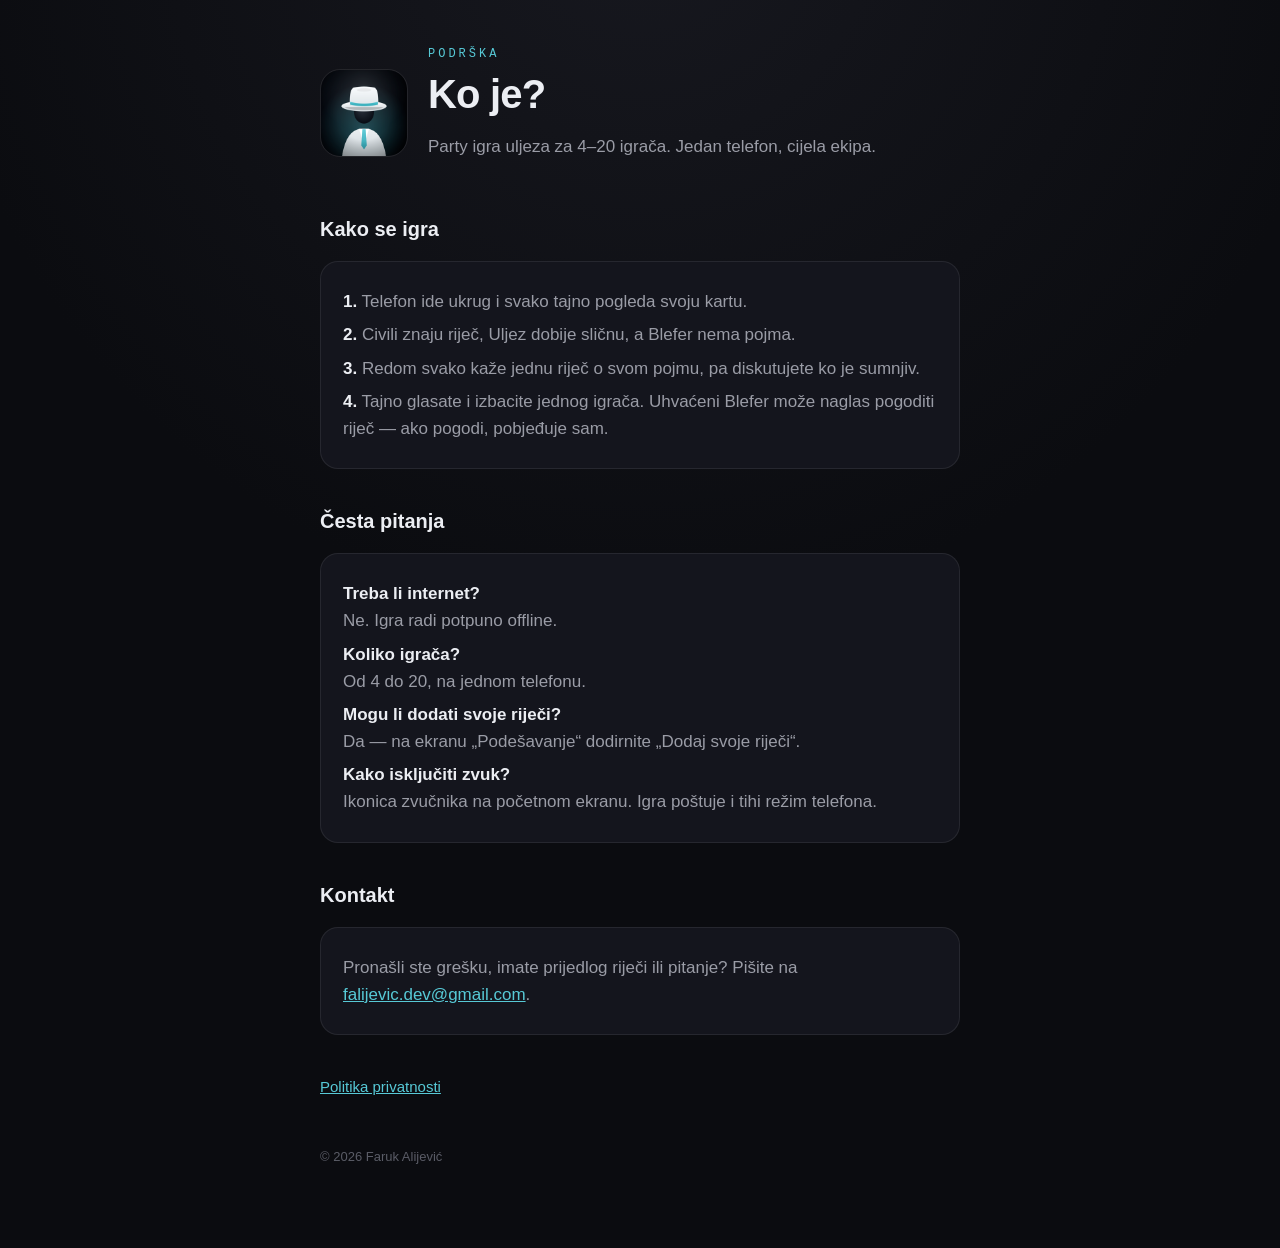
==== koje/index.html @ 1a51bb54 "Publish Ko je? support and privacy pages" ====
<!doctype html>
<html lang="bs">
<head>
  <meta charset="utf-8">
  <meta name="viewport" content="width=device-width, initial-scale=1">
  <title>Ko je? — Podrška</title>
  <meta name="description" content="Ko je? — party igra uljeza za ekipu. Pomoć, pravila i kontakt.">
  <link rel="icon" href="icon.png">
  <link rel="stylesheet" href="style.css">
</head>
<body>
<main>
  <div class="hero">
    <img src="icon.png" alt="Ko je? ikona">
    <div>
      <div class="kicker">Podrška</div>
      <h1>Ko je?</h1>
      <p>Party igra uljeza za 4–20 igrača. Jedan telefon, cijela ekipa.</p>
    </div>
  </div>

  <h2>Kako se igra</h2>
  <div class="card">
    <p><strong>1.</strong> Telefon ide ukrug i svako tajno pogleda svoju kartu.</p>
    <p><strong>2.</strong> Civili znaju riječ, Uljez dobije sličnu, a Blefer nema pojma.</p>
    <p><strong>3.</strong> Redom svako kaže jednu riječ o svom pojmu, pa diskutujete ko je sumnjiv.</p>
    <p><strong>4.</strong> Tajno glasate i izbacite jednog igrača. Uhvaćeni Blefer može naglas pogoditi riječ — ako pogodi, pobjeđuje sam.</p>
  </div>

  <h2>Česta pitanja</h2>
  <div class="card">
    <p><strong>Treba li internet?</strong><br>Ne. Igra radi potpuno offline.</p>
    <p><strong>Koliko igrača?</strong><br>Od 4 do 20, na jednom telefonu.</p>
    <p><strong>Mogu li dodati svoje riječi?</strong><br>Da — na ekranu „Podešavanje“ dodirnite „Dodaj svoje riječi“.</p>
    <p><strong>Kako isključiti zvuk?</strong><br>Ikonica zvučnika na početnom ekranu. Igra poštuje i tihi režim telefona.</p>
  </div>

  <h2>Kontakt</h2>
  <div class="card">
    <p>Pronašli ste grešku, imate prijedlog riječi ili pitanje? Pišite na
      <a href="mailto:falijevic.dev@gmail.com">falijevic.dev@gmail.com</a>.</p>
  </div>

  <nav>
    <a href="privacy.html">Politika privatnosti</a>
  </nav>
  <footer>© 2026 Faruk Alijević</footer>
</main>
</body>
</html>
---- koje/style.css ----
:root {
  --bg: #0b0c10;
  --surface: #14151d;
  --border: rgba(255, 255, 255, 0.08);
  --text: #eceef3;
  --muted: #9a9ca6;
  --primary: #57c9d6;
}
* { box-sizing: border-box; }
html, body { margin: 0; }
body {
  background: radial-gradient(circle at 50% -10%, #17181f 0, var(--bg) 60%) fixed, var(--bg);
  color: var(--text);
  font: 17px/1.6 -apple-system, BlinkMacSystemFont, "SF Pro Text", "Segoe UI", Roboto, sans-serif;
}
main { max-width: 680px; margin: 0 auto; padding: 48px 20px 80px; }
.kicker { font: 12px/1 ui-monospace, "SF Mono", Menlo, monospace; letter-spacing: 0.25em; color: var(--primary); text-transform: uppercase; }
h1 { font-size: 40px; line-height: 1.1; margin: 12px 0 8px; letter-spacing: -0.02em; }
h2 { font-size: 20px; margin: 36px 0 8px; }
p, li { color: var(--muted); }
strong { color: var(--text); }
a { color: var(--primary); }
.hero { display: flex; gap: 20px; align-items: center; margin-bottom: 28px; }
.hero img { width: 88px; height: 88px; border-radius: 20px; border: 1px solid var(--border); }
.card { background: var(--surface); border: 1px solid var(--border); border-radius: 18px; padding: 20px 22px; margin: 16px 0; }
.card p { margin: 6px 0; }
nav { margin-top: 40px; display: flex; gap: 18px; flex-wrap: wrap; font-size: 15px; }
footer { margin-top: 48px; font-size: 13px; color: #5a5c66; }
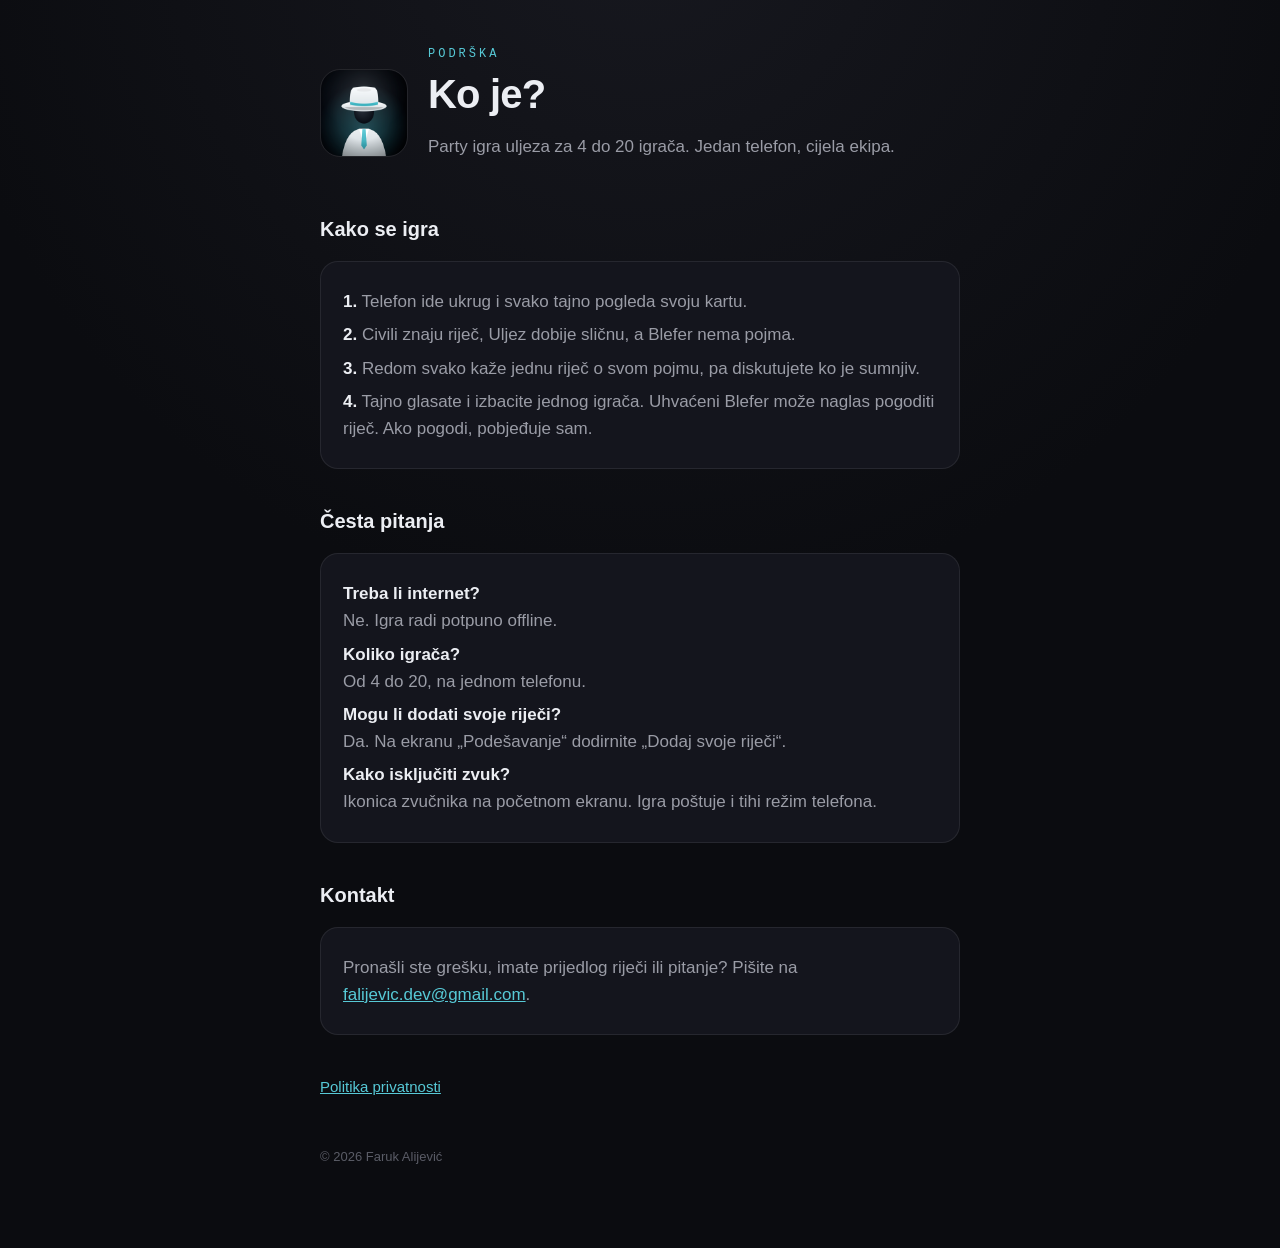
==== commit acf9493d: "Ko je? pages: cleaner copy without dashes" ====
--- a/koje/index.html
+++ b/koje/index.html
@@ -3,8 +3,8 @@
 <head>
   <meta charset="utf-8">
   <meta name="viewport" content="width=device-width, initial-scale=1">
-  <title>Ko je? — Podrška</title>
-  <meta name="description" content="Ko je? — party igra uljeza za ekipu. Pomoć, pravila i kontakt.">
+  <title>Ko je? | Podrška</title>
+  <meta name="description" content="Ko je? Party igra uljeza za ekipu. Pomoć, pravila i kontakt.">
   <link rel="icon" href="icon.png">
   <link rel="stylesheet" href="style.css">
 </head>
@@ -15,7 +15,7 @@
     <div>
       <div class="kicker">Podrška</div>
       <h1>Ko je?</h1>
-      <p>Party igra uljeza za 4–20 igrača. Jedan telefon, cijela ekipa.</p>
+      <p>Party igra uljeza za 4 do 20 igrača. Jedan telefon, cijela ekipa.</p>
     </div>
   </div>
 
@@ -24,14 +24,14 @@
     <p><strong>1.</strong> Telefon ide ukrug i svako tajno pogleda svoju kartu.</p>
     <p><strong>2.</strong> Civili znaju riječ, Uljez dobije sličnu, a Blefer nema pojma.</p>
     <p><strong>3.</strong> Redom svako kaže jednu riječ o svom pojmu, pa diskutujete ko je sumnjiv.</p>
-    <p><strong>4.</strong> Tajno glasate i izbacite jednog igrača. Uhvaćeni Blefer može naglas pogoditi riječ — ako pogodi, pobjeđuje sam.</p>
+    <p><strong>4.</strong> Tajno glasate i izbacite jednog igrača. Uhvaćeni Blefer može naglas pogoditi riječ. Ako pogodi, pobjeđuje sam.</p>
   </div>
 
   <h2>Česta pitanja</h2>
   <div class="card">
     <p><strong>Treba li internet?</strong><br>Ne. Igra radi potpuno offline.</p>
     <p><strong>Koliko igrača?</strong><br>Od 4 do 20, na jednom telefonu.</p>
-    <p><strong>Mogu li dodati svoje riječi?</strong><br>Da — na ekranu „Podešavanje“ dodirnite „Dodaj svoje riječi“.</p>
+    <p><strong>Mogu li dodati svoje riječi?</strong><br>Da. Na ekranu „Podešavanje“ dodirnite „Dodaj svoje riječi“.</p>
     <p><strong>Kako isključiti zvuk?</strong><br>Ikonica zvučnika na početnom ekranu. Igra poštuje i tihi režim telefona.</p>
   </div>
 
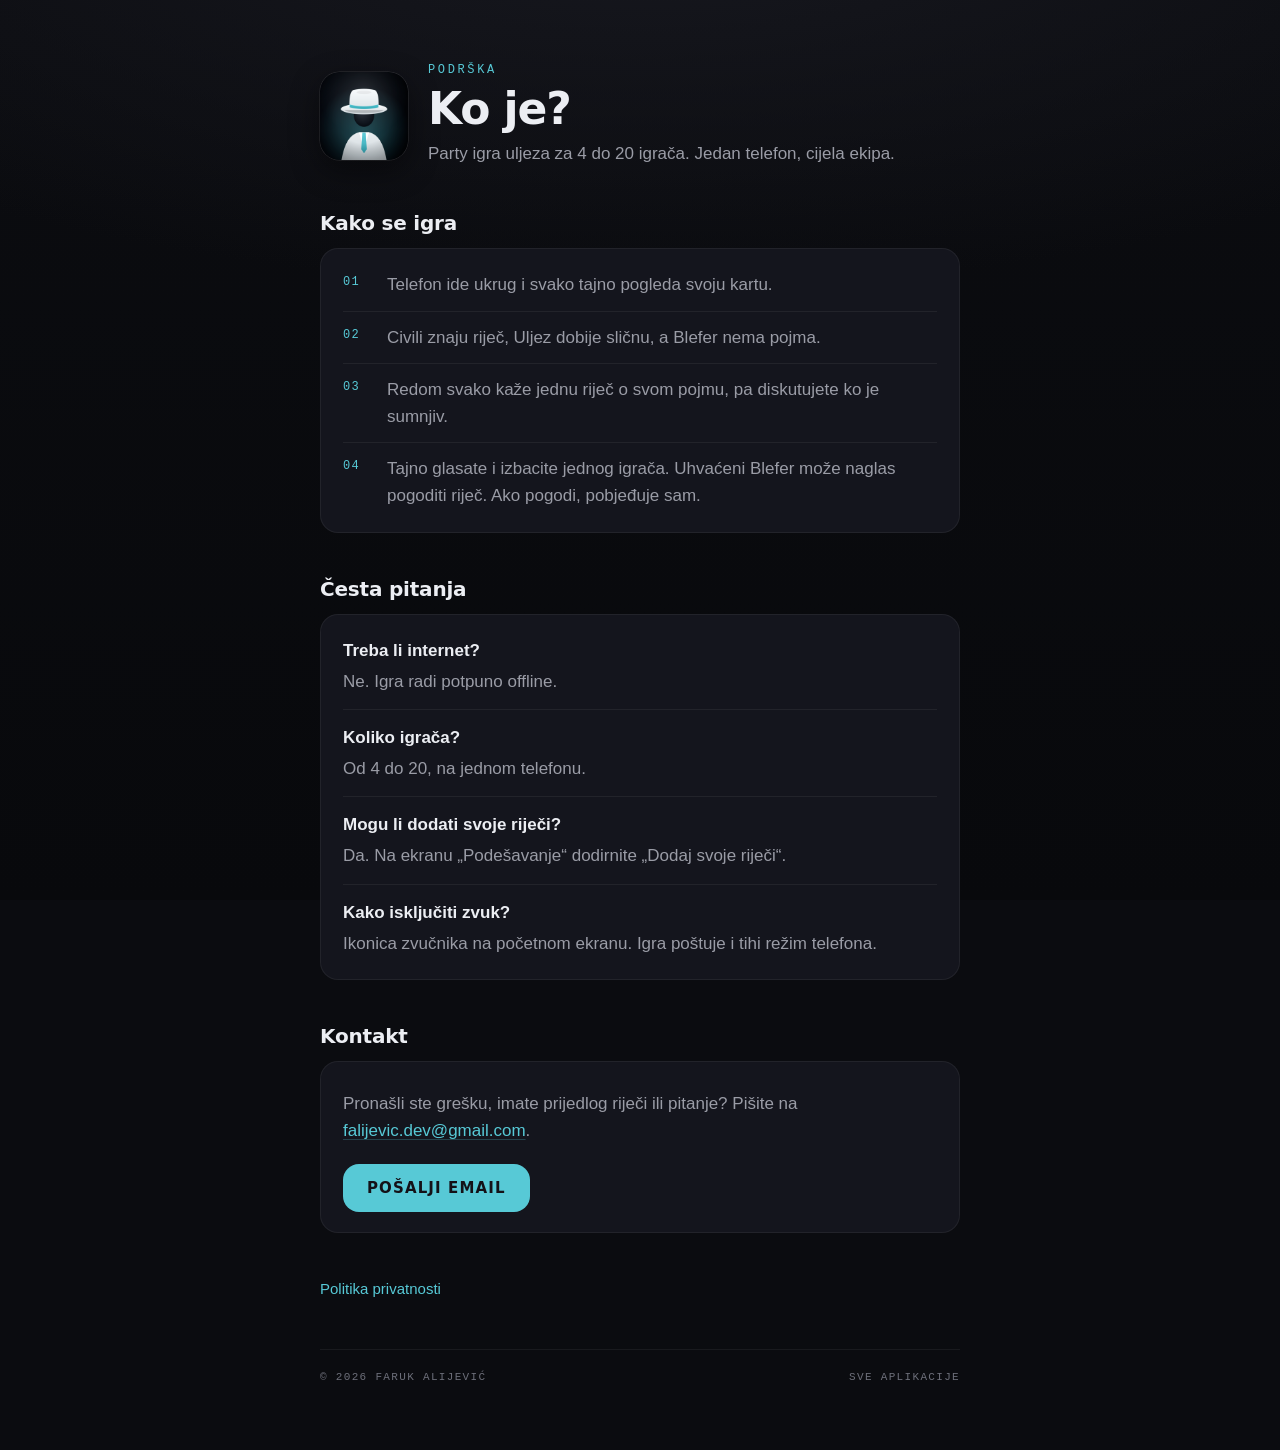
==== commit 1db379ad: "Polish Ko je? support and privacy pages with design skills Keeps the app's dark look and mirrors its" ====
--- a/koje/index.html
+++ b/koje/index.html
@@ -5,46 +5,62 @@
   <meta name="viewport" content="width=device-width, initial-scale=1">
   <title>Ko je? | Podrška</title>
   <meta name="description" content="Ko je? Party igra uljeza za ekipu. Pomoć, pravila i kontakt.">
+  <meta name="color-scheme" content="dark">
+  <meta name="theme-color" content="#0b0c10">
   <link rel="icon" href="icon.png">
-  <link rel="stylesheet" href="style.css">
+  <link rel="stylesheet" href="style.css?v=3">
 </head>
 <body>
 <main>
-  <div class="hero">
-    <img src="icon.png" alt="Ko je? ikona">
+  <header class="hero">
+    <img src="icon.png" alt="" width="88" height="88">
     <div>
       <div class="kicker">Podrška</div>
       <h1>Ko je?</h1>
-      <p>Party igra uljeza za 4 do 20 igrača. Jedan telefon, cijela ekipa.</p>
+      <p class="lede">Party igra uljeza za 4 do 20 igrača. Jedan telefon, cijela ekipa.</p>
     </div>
-  </div>
+  </header>
 
-  <h2>Kako se igra</h2>
-  <div class="card">
-    <p><strong>1.</strong> Telefon ide ukrug i svako tajno pogleda svoju kartu.</p>
-    <p><strong>2.</strong> Civili znaju riječ, Uljez dobije sličnu, a Blefer nema pojma.</p>
-    <p><strong>3.</strong> Redom svako kaže jednu riječ o svom pojmu, pa diskutujete ko je sumnjiv.</p>
-    <p><strong>4.</strong> Tajno glasate i izbacite jednog igrača. Uhvaćeni Blefer može naglas pogoditi riječ. Ako pogodi, pobjeđuje sam.</p>
-  </div>
+  <section aria-labelledby="pravila">
+    <h2 id="pravila">Kako se igra</h2>
+    <div class="card">
+      <ol class="steps">
+        <li><p>Telefon ide ukrug i svako tajno pogleda svoju kartu.</p></li>
+        <li><p>Civili znaju riječ, Uljez dobije sličnu, a Blefer nema pojma.</p></li>
+        <li><p>Redom svako kaže jednu riječ o svom pojmu, pa diskutujete ko je sumnjiv.</p></li>
+        <li><p>Tajno glasate i izbacite jednog igrača. Uhvaćeni Blefer može naglas pogoditi riječ. Ako pogodi, pobjeđuje sam.</p></li>
+      </ol>
+    </div>
+  </section>
 
-  <h2>Česta pitanja</h2>
-  <div class="card">
-    <p><strong>Treba li internet?</strong><br>Ne. Igra radi potpuno offline.</p>
-    <p><strong>Koliko igrača?</strong><br>Od 4 do 20, na jednom telefonu.</p>
-    <p><strong>Mogu li dodati svoje riječi?</strong><br>Da. Na ekranu „Podešavanje“ dodirnite „Dodaj svoje riječi“.</p>
-    <p><strong>Kako isključiti zvuk?</strong><br>Ikonica zvučnika na početnom ekranu. Igra poštuje i tihi režim telefona.</p>
-  </div>
+  <section aria-labelledby="pitanja">
+    <h2 id="pitanja">Česta pitanja</h2>
+    <div class="card">
+      <dl class="faq">
+        <div><dt>Treba li internet?</dt><dd>Ne. Igra radi potpuno offline.</dd></div>
+        <div><dt>Koliko igrača?</dt><dd>Od 4 do 20, na jednom telefonu.</dd></div>
+        <div><dt>Mogu li dodati svoje riječi?</dt><dd>Da. Na ekranu „Podešavanje“ dodirnite „Dodaj svoje riječi“.</dd></div>
+        <div><dt>Kako isključiti zvuk?</dt><dd>Ikonica zvučnika na početnom ekranu. Igra poštuje i tihi režim telefona.</dd></div>
+      </dl>
+    </div>
+  </section>
 
-  <h2>Kontakt</h2>
-  <div class="card">
-    <p>Pronašli ste grešku, imate prijedlog riječi ili pitanje? Pišite na
-      <a href="mailto:falijevic.dev@gmail.com">falijevic.dev@gmail.com</a>.</p>
-  </div>
+  <section aria-labelledby="kontakt">
+    <h2 id="kontakt">Kontakt</h2>
+    <div class="card">
+      <p>Pronašli ste grešku, imate prijedlog riječi ili pitanje? Pišite na
+        <a href="mailto:falijevic.dev@gmail.com">falijevic.dev@gmail.com</a>.</p>
+      <a class="button" href="mailto:falijevic.dev@gmail.com">Pošalji email</a>
+    </div>
+  </section>
 
-  <nav>
+  <nav class="pagenav" aria-label="Stranice">
     <a href="privacy.html">Politika privatnosti</a>
   </nav>
-  <footer>© 2026 Faruk Alijević</footer>
+  <footer>
+    <span>© 2026 Faruk Alijević</span>
+    <a href="../">Sve aplikacije</a>
+  </footer>
 </main>
 </body>
 </html>
--- a/koje/style.css
+++ b/koje/style.css
@@ -1,28 +1,176 @@
+/* Ko je? site. Tokens mirror ios/KoJe/Theme (Palette.swift, Typography.swift). */
 :root {
   --bg: #0b0c10;
+  --bg-top: #17181f;
+  --bg-bottom: #08090c;
   --surface: #14151d;
-  --border: rgba(255, 255, 255, 0.08);
+  --surface-raised: #1f2029;
+  --border: rgba(255, 255, 255, 0.06);
+  --border-strong: rgba(255, 255, 255, 0.14);
   --text: #eceef3;
-  --muted: #9a9ca6;
+  --text-secondary: #9a9ca6;
+  --text-dim: #6d6f7a;
   --primary: #57c9d6;
+  --primary-hover: #7ad9e4;
+  --on-primary: #141117;
+  --primary-soft: rgba(87, 201, 214, 0.10);
+  --primary-soft-border: rgba(87, 201, 214, 0.25);
+
+  --font-display: ui-rounded, "SF Pro Rounded", -apple-system, BlinkMacSystemFont, system-ui, sans-serif;
+  --font-body: -apple-system, BlinkMacSystemFont, "SF Pro Text", "Segoe UI", Roboto, sans-serif;
+  --font-mono: ui-monospace, "SF Mono", Menlo, monospace;
+  --ease-out: cubic-bezier(0.23, 1, 0.32, 1);
+
+  color-scheme: dark;
 }
+
 * { box-sizing: border-box; }
 html, body { margin: 0; }
+html { -webkit-text-size-adjust: 100%; }
 body {
-  background: radial-gradient(circle at 50% -10%, #17181f 0, var(--bg) 60%) fixed, var(--bg);
+  min-height: 100vh;
+  background:
+    radial-gradient(120% 60% at 50% -10%, var(--bg-top) 0, transparent 70%) fixed,
+    linear-gradient(180deg, var(--bg) 0, var(--bg-bottom) 100%) fixed,
+    var(--bg);
   color: var(--text);
-  font: 17px/1.6 -apple-system, BlinkMacSystemFont, "SF Pro Text", "Segoe UI", Roboto, sans-serif;
+  font: 400 1.0625rem/1.6 var(--font-body);
+  -webkit-font-smoothing: antialiased;
 }
-main { max-width: 680px; margin: 0 auto; padding: 48px 20px 80px; }
-.kicker { font: 12px/1 ui-monospace, "SF Mono", Menlo, monospace; letter-spacing: 0.25em; color: var(--primary); text-transform: uppercase; }
-h1 { font-size: 40px; line-height: 1.1; margin: 12px 0 8px; letter-spacing: -0.02em; }
-h2 { font-size: 20px; margin: 36px 0 8px; }
-p, li { color: var(--muted); }
-strong { color: var(--text); }
-a { color: var(--primary); }
-.hero { display: flex; gap: 20px; align-items: center; margin-bottom: 28px; }
-.hero img { width: 88px; height: 88px; border-radius: 20px; border: 1px solid var(--border); }
-.card { background: var(--surface); border: 1px solid var(--border); border-radius: 18px; padding: 20px 22px; margin: 16px 0; }
-.card p { margin: 6px 0; }
-nav { margin-top: 40px; display: flex; gap: 18px; flex-wrap: wrap; font-size: 15px; }
-footer { margin-top: 48px; font-size: 13px; color: #5a5c66; }
+
+::selection { background: rgba(87, 201, 214, 0.3); color: var(--text); }
+
+a {
+  color: var(--primary);
+  text-decoration-color: var(--primary-soft-border);
+  text-underline-offset: 0.2em;
+  text-decoration-thickness: 1px;
+  transition: color 160ms ease, text-decoration-color 160ms ease;
+}
+a:hover { color: var(--primary-hover); text-decoration-color: currentColor; }
+:focus-visible { outline: 2px solid var(--primary); outline-offset: 3px; border-radius: 6px; }
+
+main { max-width: 42.5rem; margin: 0 auto; padding: clamp(2.5rem, 7vw, 4rem) 1.25rem 4rem; }
+main > * { animation: arrive 600ms var(--ease-out) both; }
+main > :nth-child(2) { animation-delay: 60ms; }
+main > :nth-child(n + 3) { animation-delay: 120ms; }
+@keyframes arrive { from { opacity: 0; transform: translateY(0.5rem); } }
+
+/* Mono kicker, same as KickerText in the app */
+.kicker {
+  font: 400 0.75rem/1 var(--font-mono);
+  letter-spacing: 0.22em;
+  text-transform: uppercase;
+  color: var(--primary);
+}
+
+h1 {
+  font: 700 clamp(2.25rem, 7vw, 2.75rem)/1.05 var(--font-display);
+  letter-spacing: -0.025em;
+  margin: 0.625rem 0 0.5rem;
+  text-wrap: balance;
+}
+h2 {
+  font: 700 1.25rem/1.25 var(--font-display);
+  letter-spacing: -0.01em;
+  margin: 2.75rem 0 0.75rem;
+  text-wrap: balance;
+}
+p, li { color: var(--text-secondary); }
+p { margin: 0.5rem 0; max-width: 65ch; }
+strong { color: var(--text); font-weight: 600; }
+.lede { font-size: 1.0625rem; margin: 0; }
+.updated { font: 400 0.75rem/1.4 var(--font-mono); letter-spacing: 0.12em; text-transform: uppercase; color: var(--text-dim); margin-top: 0.75rem; }
+
+.hero { display: flex; gap: 1.25rem; align-items: center; margin-bottom: 0.5rem; }
+.hero img {
+  flex: none;
+  width: 5.5rem; height: 5.5rem;
+  border-radius: 22.5%;
+  box-shadow: 0 0 0 0.5px var(--border-strong), 0 10px 30px rgba(0, 0, 0, 0.45);
+}
+
+.card {
+  background: var(--surface);
+  border: 1px solid var(--border);
+  border-radius: 1.125rem;
+  padding: 1.25rem 1.375rem;
+  margin: 0.75rem 0;
+}
+.card.soft { background: var(--primary-soft); border-color: var(--primary-soft-border); }
+.card.soft p { color: var(--text); }
+
+/* How to play: numbered steps */
+.steps { list-style: none; margin: 0; padding: 0; counter-reset: step; }
+.steps li {
+  counter-increment: step;
+  display: grid; grid-template-columns: 2rem 1fr; gap: 0.75rem;
+  padding: 0.75rem 0;
+}
+.steps li + li { border-top: 1px solid var(--border); }
+.steps li::before {
+  content: counter(step, decimal-leading-zero);
+  font: 400 0.75rem/1.9 var(--font-mono);
+  letter-spacing: 0.1em;
+  color: var(--primary);
+}
+.steps li p { margin: 0; }
+.steps li:first-child { padding-top: 0.125rem; }
+.steps li:last-child { padding-bottom: 0.125rem; }
+
+/* FAQ */
+.faq { margin: 0; }
+.faq div { padding: 0.875rem 0; }
+.faq div + div { border-top: 1px solid var(--border); }
+.faq div:first-child { padding-top: 0.125rem; }
+.faq div:last-child { padding-bottom: 0.125rem; }
+.faq dt { color: var(--text); font-weight: 600; }
+.faq dd { margin: 0.25rem 0 0; color: var(--text-secondary); }
+
+ul.plain { padding-left: 1.25rem; margin: 0.5rem 0; }
+ul.plain li { margin: 0.25rem 0; padding-left: 0.25rem; }
+ul.plain li::marker { color: var(--primary); }
+
+/* Primary button, same shape as PrimaryButton in the app */
+.button {
+  display: inline-flex; align-items: center; justify-content: center;
+  min-height: 3rem; padding: 0 1.5rem; margin-top: 0.75rem;
+  border-radius: 1rem;
+  background: var(--primary); color: var(--on-primary);
+  font: 700 0.9375rem/1 var(--font-display);
+  letter-spacing: 0.075em; text-transform: uppercase;
+  text-decoration: none;
+  transition: background-color 160ms ease, transform 160ms var(--ease-out);
+}
+.button:hover { background: var(--primary-hover); color: var(--on-primary); }
+.button:active { transform: scale(0.97); }
+
+.pagenav { margin-top: 2.75rem; display: flex; gap: 1.5rem; flex-wrap: wrap; font-size: 0.9375rem; }
+.pagenav a { display: inline-flex; align-items: center; gap: 0.375rem; text-decoration: none; }
+.pagenav a:hover { text-decoration: underline; }
+.pagenav svg { width: 0.75rem; height: 0.75rem; flex: none; }
+
+footer {
+  margin-top: 3rem; padding-top: 1.25rem;
+  border-top: 1px solid var(--border);
+  display: flex; justify-content: space-between; gap: 0.75rem; flex-wrap: wrap;
+  font: 400 0.6875rem/1.4 var(--font-mono);
+  letter-spacing: 0.12em; text-transform: uppercase;
+  color: var(--text-dim);
+}
+footer a { color: var(--text-dim); text-decoration: none; }
+footer a:hover { color: var(--text); }
+
+@media (max-width: 480px) {
+  .hero { flex-direction: column; align-items: flex-start; gap: 1rem; }
+  .hero img { width: 4.5rem; height: 4.5rem; }
+  .button { width: 100%; }
+}
+
+@media (prefers-reduced-motion: reduce) {
+  main > * { animation: none; }
+  .button:active { transform: none; }
+}
+@media (prefers-contrast: more) {
+  :root { --text-secondary: #d4d6dd; --text-dim: #b0b2bb; --border: rgba(255, 255, 255, 0.3); }
+}
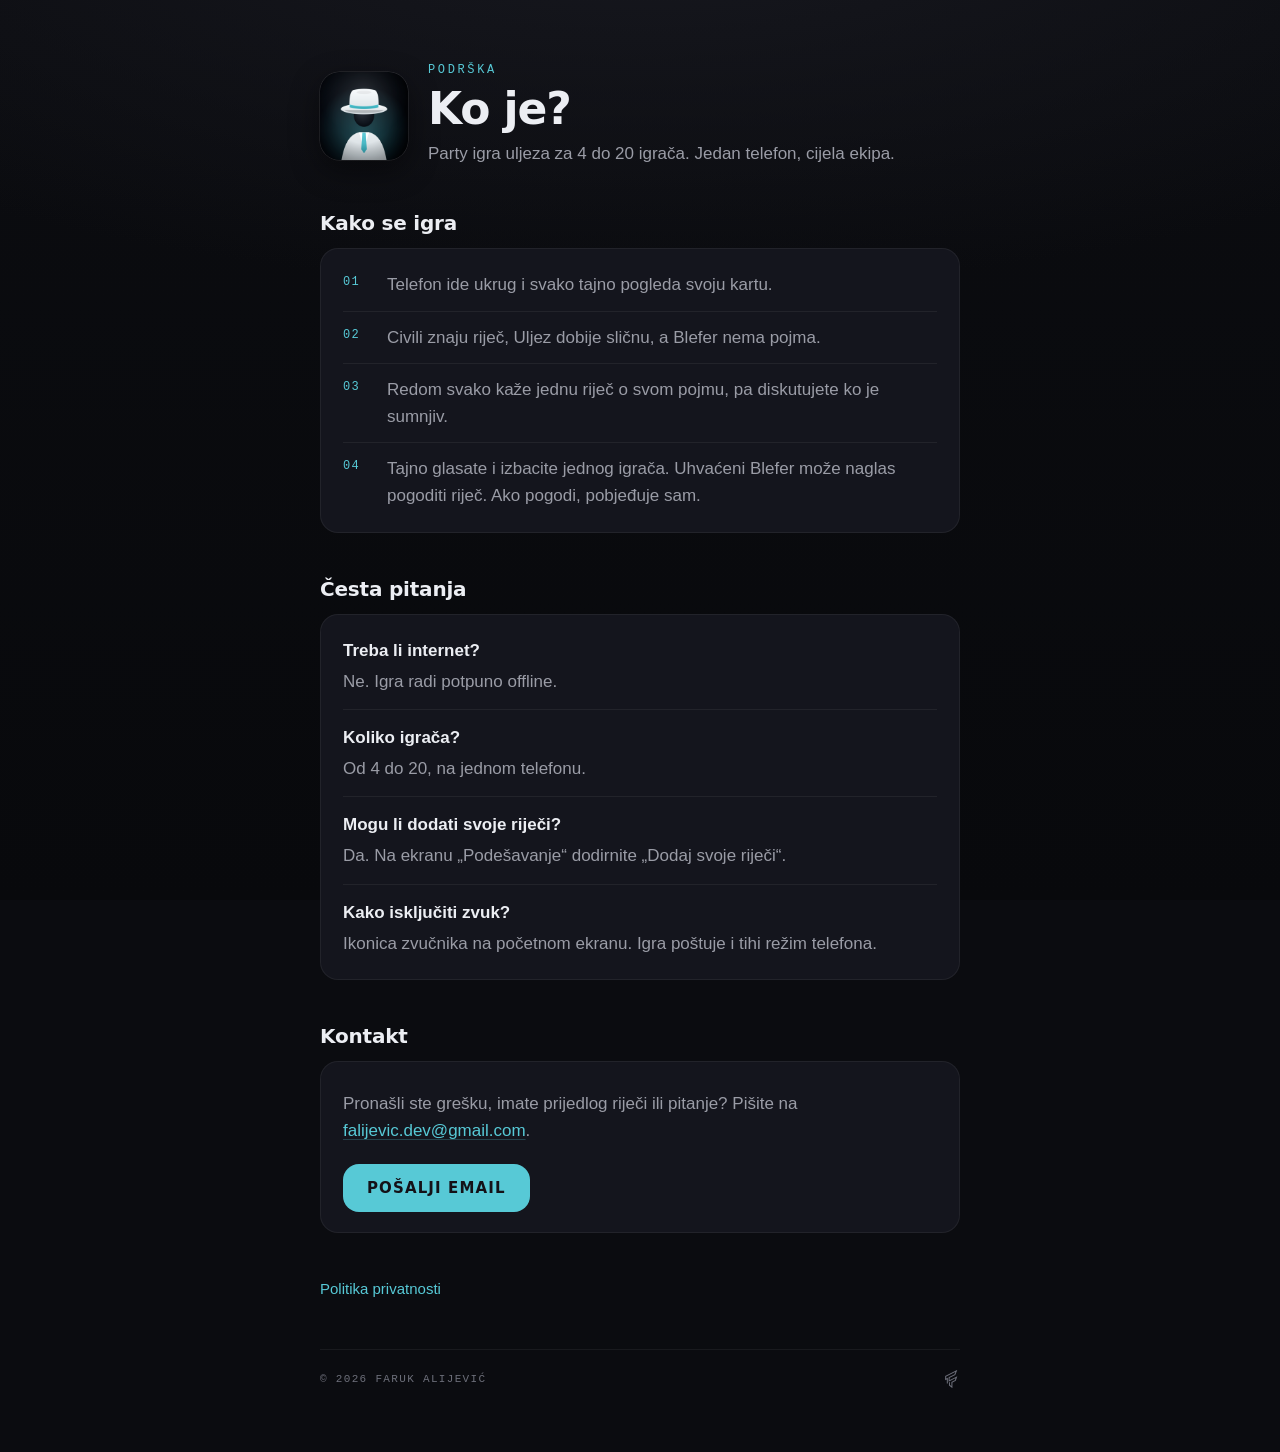
==== commit e4b3a217: "Ko je? pages: F logo replaces the footer text link The footer link back to all apps is now the F log" ====
--- a/koje/index.html
+++ b/koje/index.html
@@ -8,7 +8,7 @@
   <meta name="color-scheme" content="dark">
   <meta name="theme-color" content="#0b0c10">
   <link rel="icon" href="icon.png">
-  <link rel="stylesheet" href="style.css?v=3">
+  <link rel="stylesheet" href="style.css?v=4">
 </head>
 <body>
 <main>
@@ -59,7 +59,7 @@
   </nav>
   <footer>
     <span>© 2026 Faruk Alijević</span>
-    <a href="../">Sve aplikacije</a>
+    <a class="home" href="../" aria-label="Sve aplikacije" title="Sve aplikacije"><svg viewBox="88 88 460 460" aria-hidden="true"><path d="M224 436V306L182 327V250L455 111L417 209L270 282V366L457 271L430 353L341 402V526L279 477V400"/></svg></a>
   </footer>
 </main>
 </body>
--- a/koje/style.css
+++ b/koje/style.css
@@ -160,6 +160,13 @@
 }
 footer a { color: var(--text-dim); text-decoration: none; }
 footer a:hover { color: var(--text); }
+footer { align-items: center; }
+footer .home { display: inline-flex; padding: 0.25rem; margin: -0.25rem; transition: color 160ms ease; }
+footer .home svg {
+  width: 1.125rem; height: 1.125rem;
+  fill: none; stroke: currentColor; stroke-width: 26;
+  stroke-linejoin: miter; stroke-miterlimit: 10;
+}
 
 @media (max-width: 480px) {
   .hero { flex-direction: column; align-items: flex-start; gap: 1rem; }
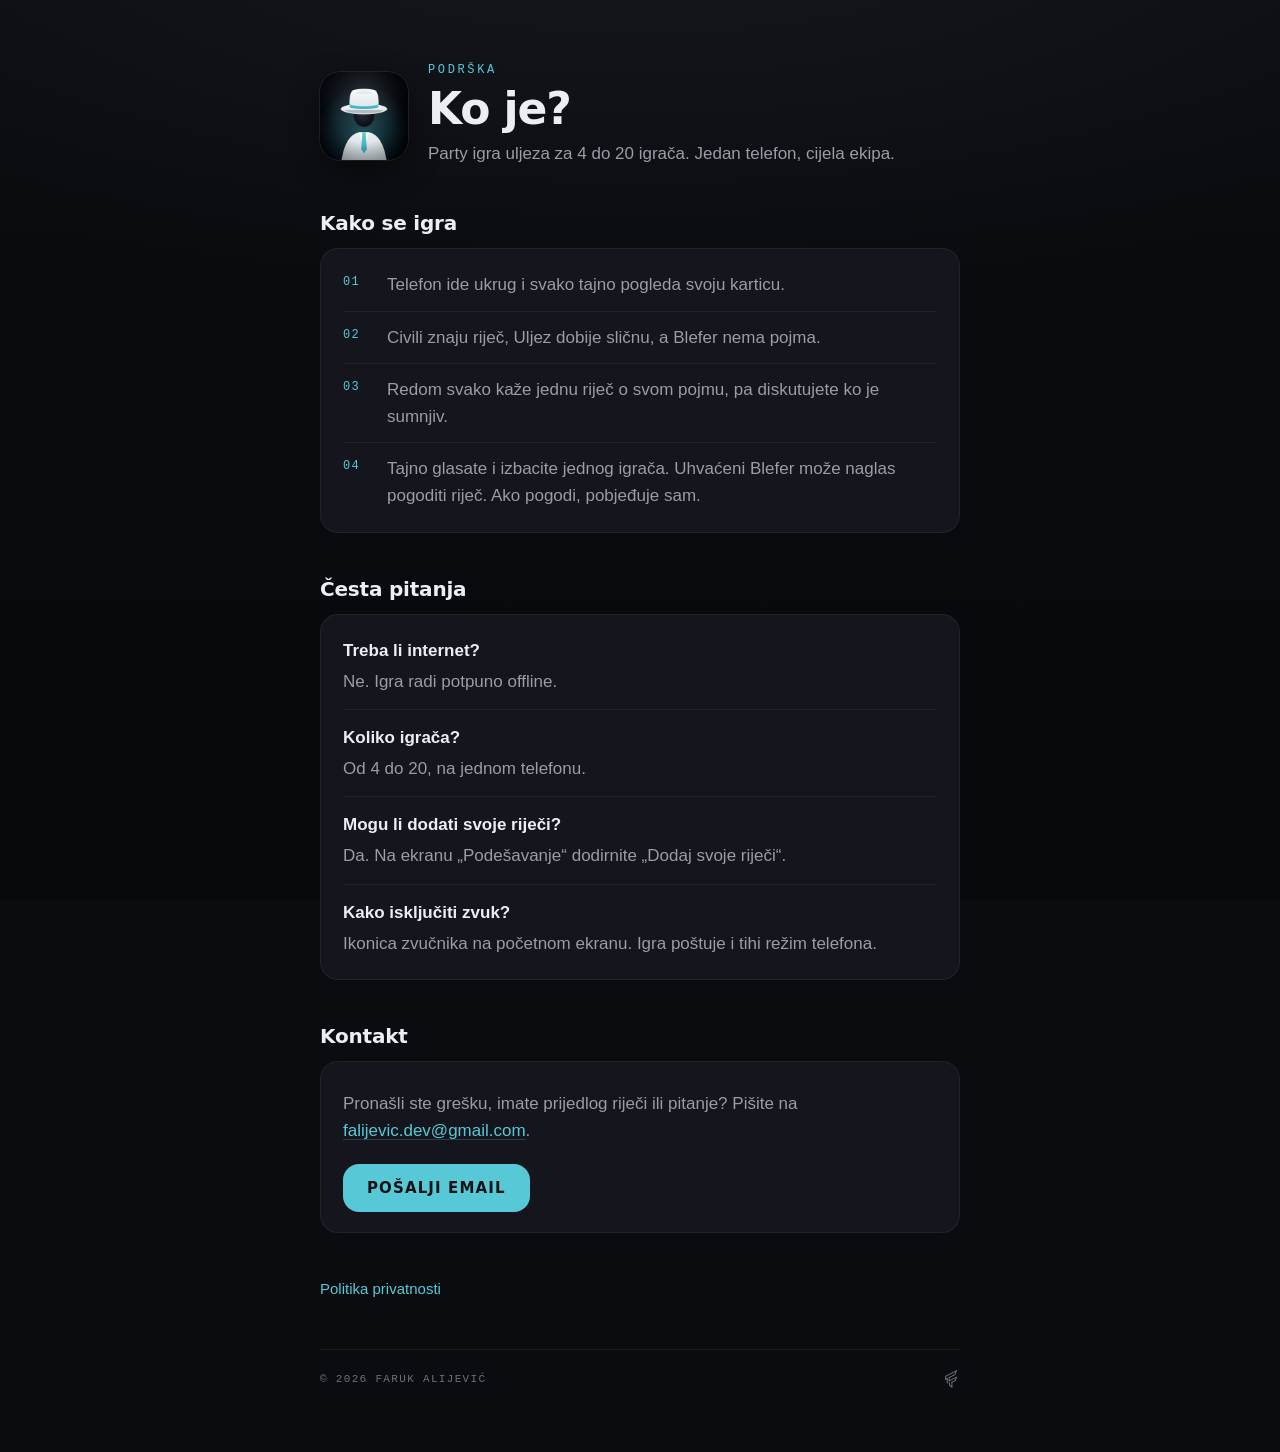
==== commit f27f4560: "Ko je?: kartica wording" ====
--- a/koje/index.html
+++ b/koje/index.html
@@ -25,7 +25,7 @@
     <h2 id="pravila">Kako se igra</h2>
     <div class="card">
       <ol class="steps">
-        <li><p>Telefon ide ukrug i svako tajno pogleda svoju kartu.</p></li>
+        <li><p>Telefon ide ukrug i svako tajno pogleda svoju karticu.</p></li>
         <li><p>Civili znaju riječ, Uljez dobije sličnu, a Blefer nema pojma.</p></li>
         <li><p>Redom svako kaže jednu riječ o svom pojmu, pa diskutujete ko je sumnjiv.</p></li>
         <li><p>Tajno glasate i izbacite jednog igrača. Uhvaćeni Blefer može naglas pogoditi riječ. Ako pogodi, pobjeđuje sam.</p></li>
